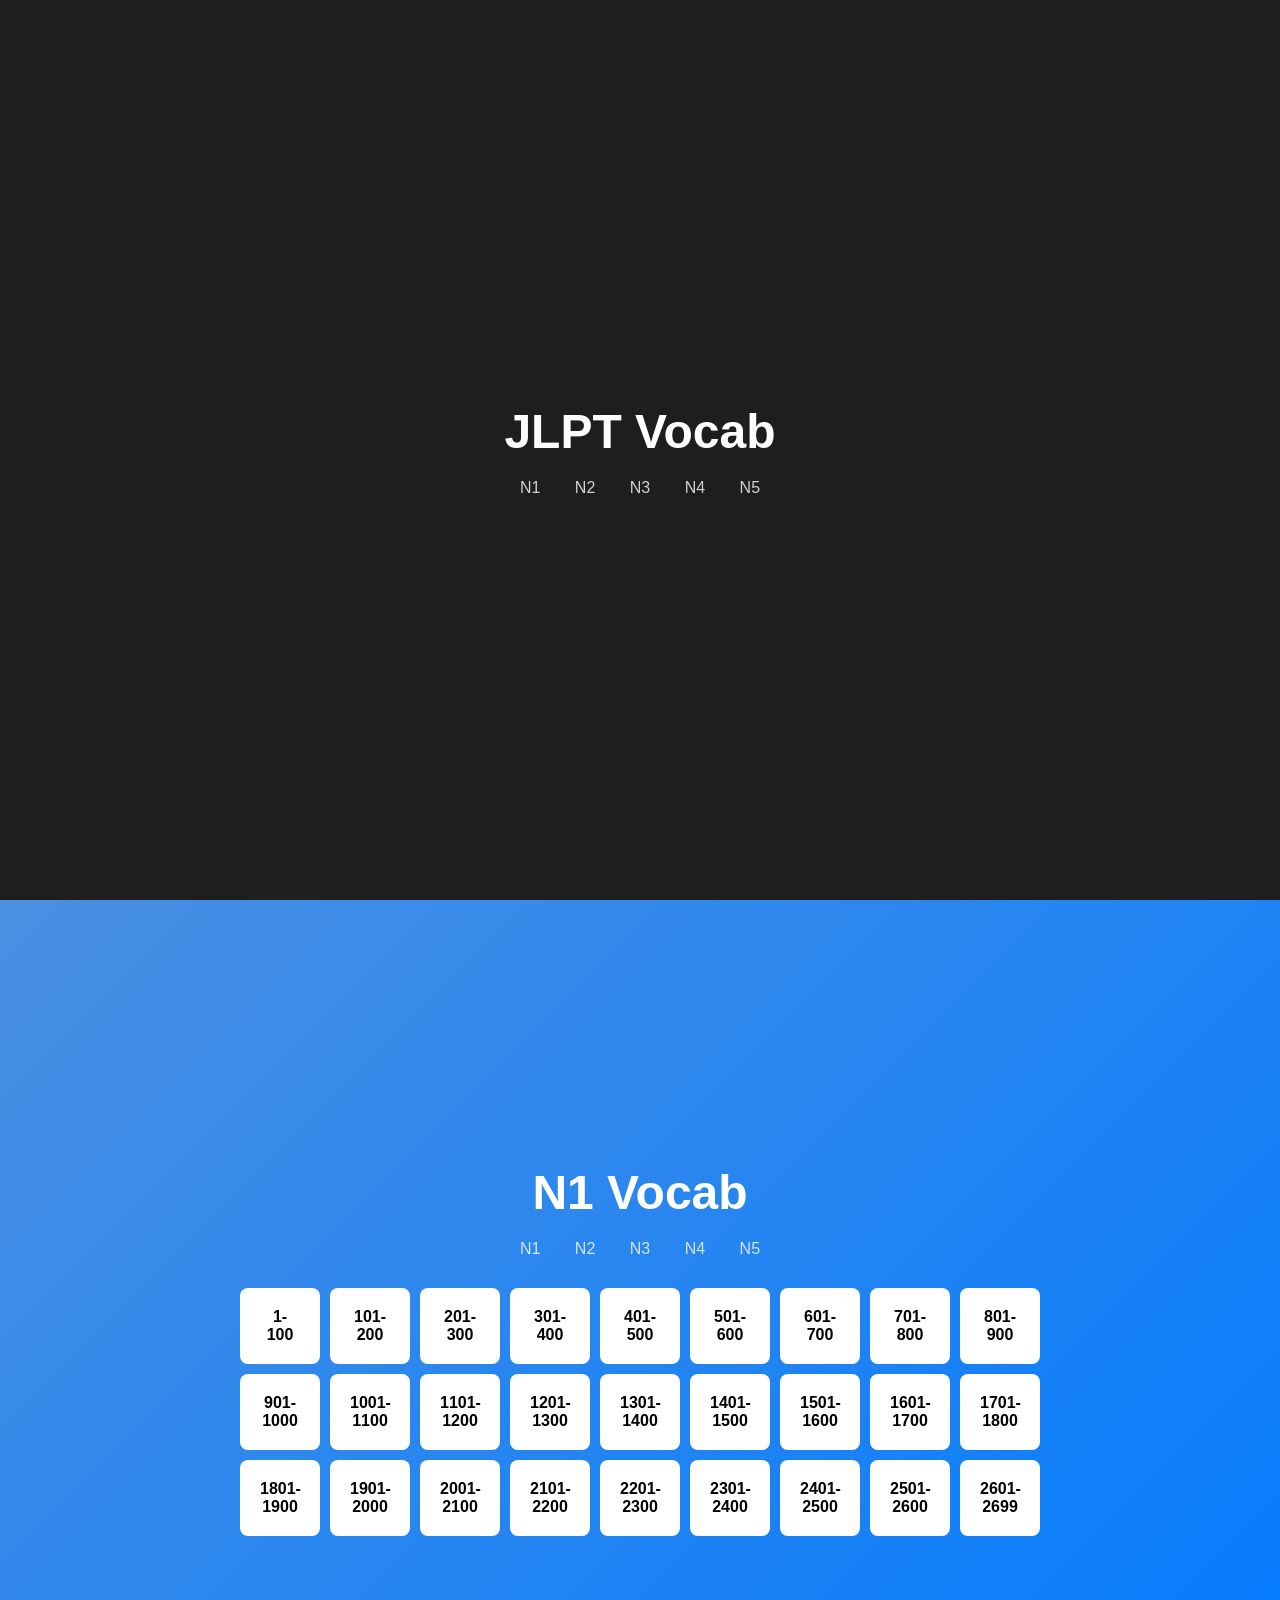
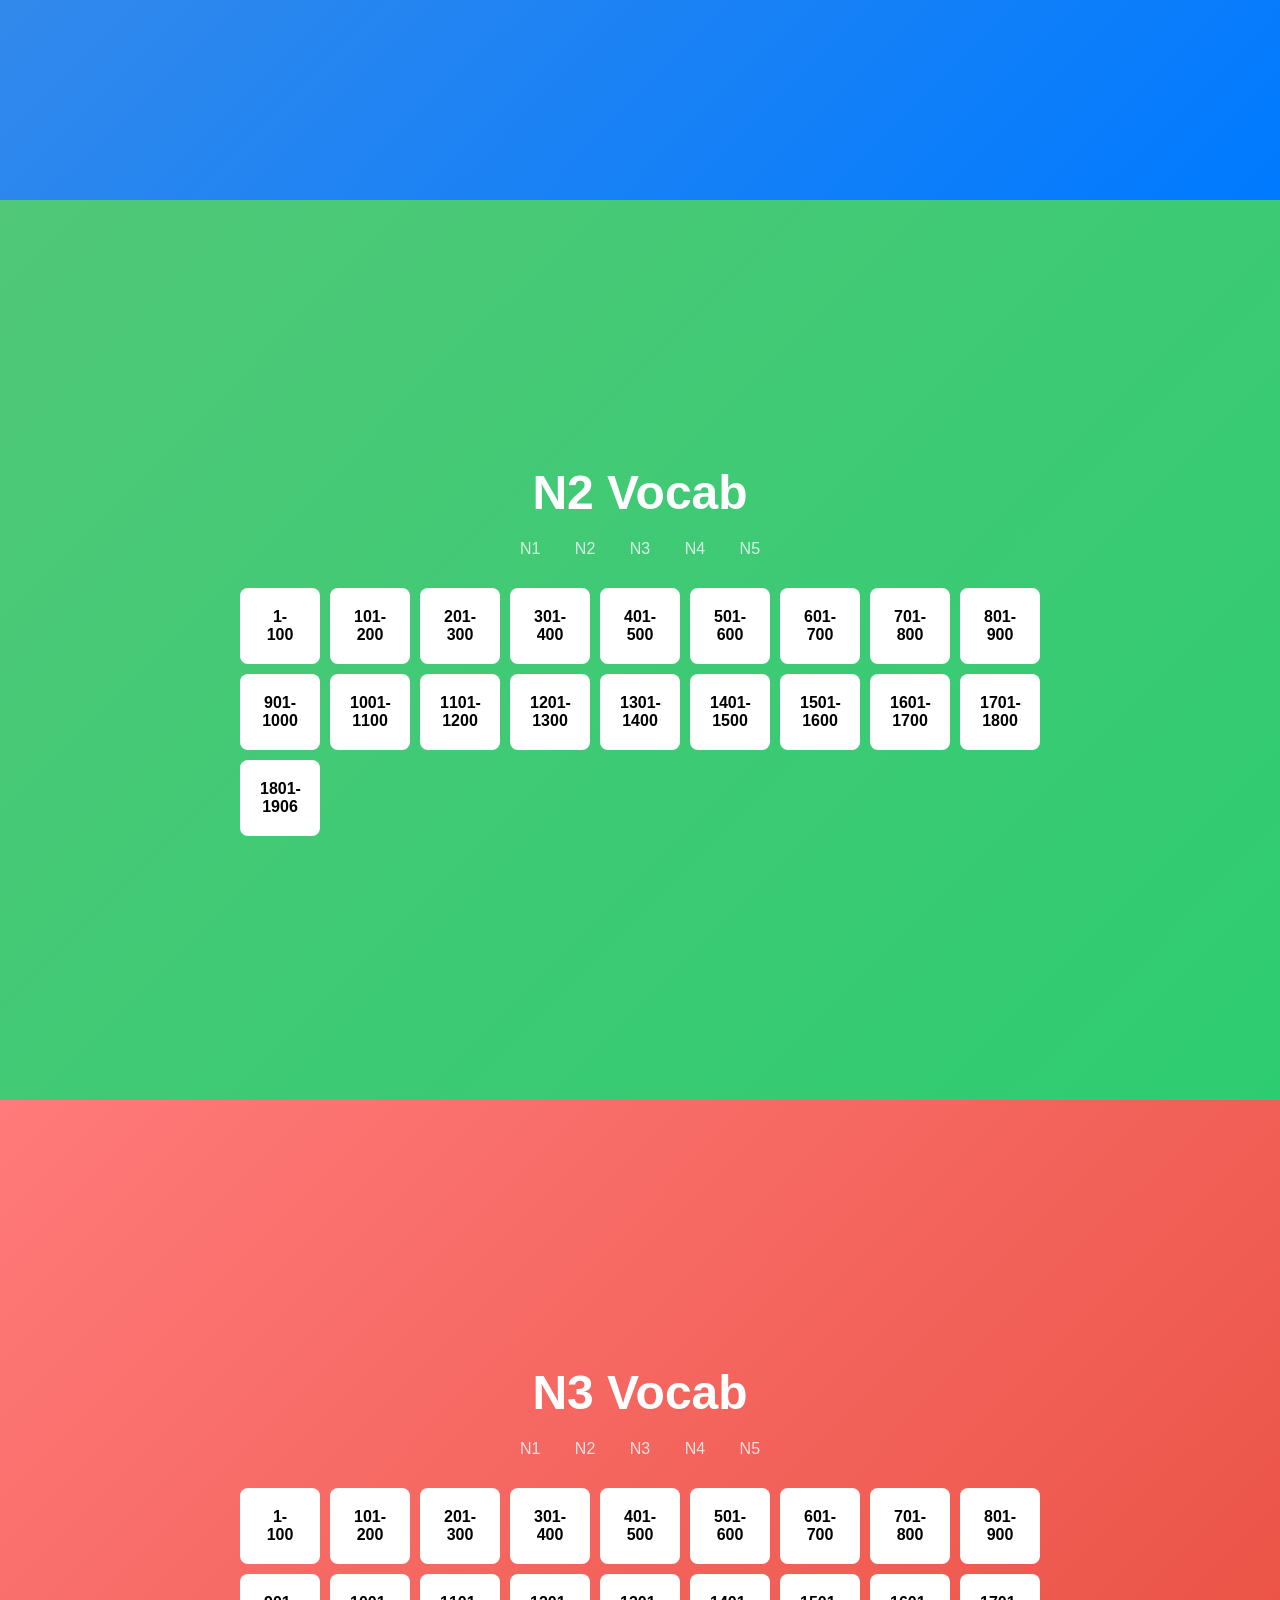
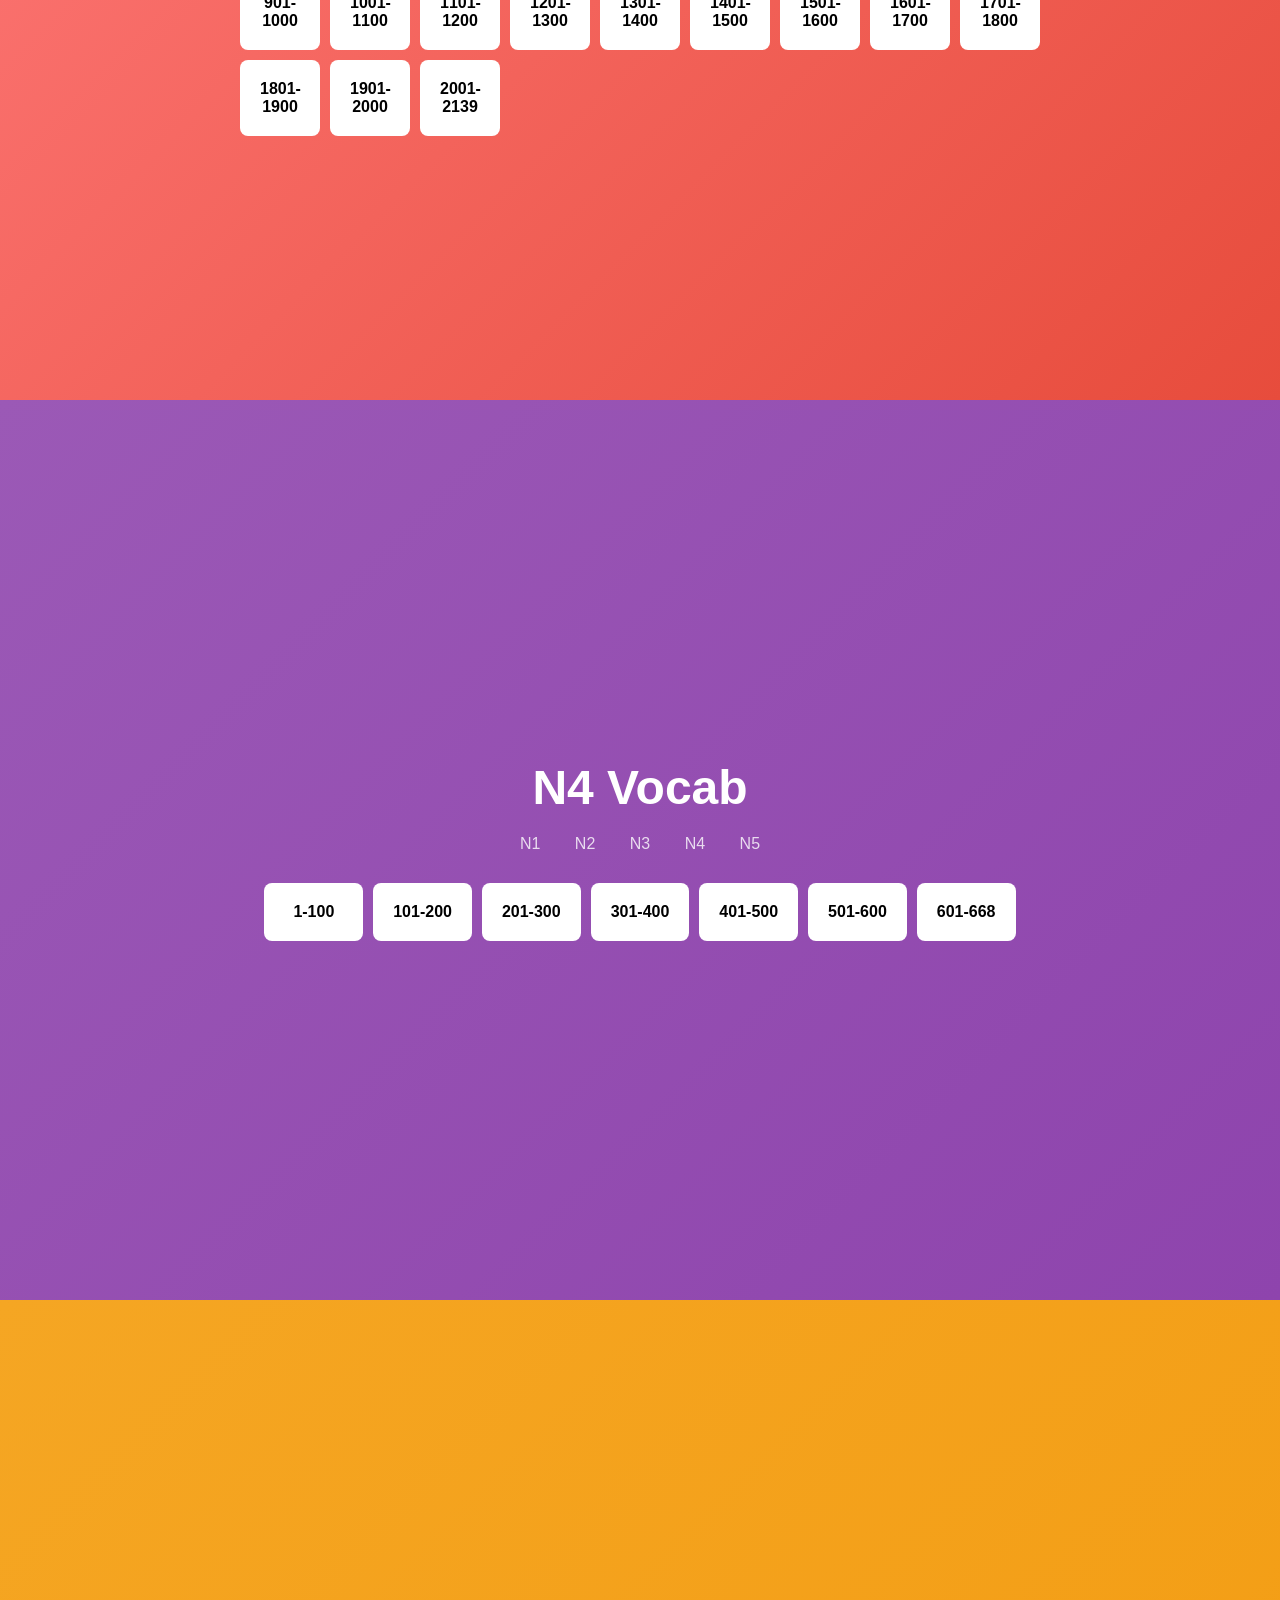
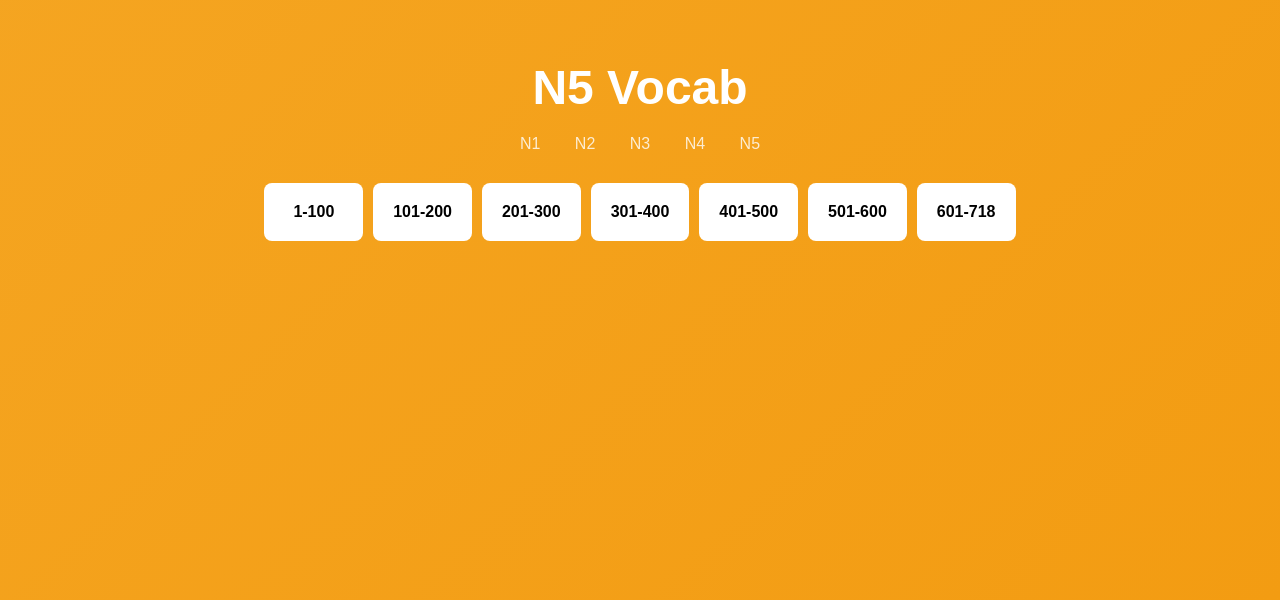
==== index.html @ 0462d338 "Rename main.html to index.html" ====
<!DOCTYPE html>
<html lang="en">
<head>
  <meta charset="UTF-8">
  <title>JLPT Vocab</title>
  <link rel="stylesheet" href="styles.css">
</head>

<script>
  window.onload = () => {
    window.location.hash = "";
  };
</script>


<body>
  <section id="homepage" class="homepage">
    <div>
      <h1>JLPT Vocab</h1>
      <nav>
        <a href="#row1">N1</a>
        <a href="#row2">N2</a>
        <a href="#row3">N3</a>
        <a href="#row4">N4</a>
        <a href="#row5">N5</a>
      </nav>
    </div>
  </section>

  <!-- ROW 1 -->
  <section id="row1" class="row1">
    <div>
      <h1>N1 Vocab</h1>
      <nav>
        <a href="#row1">N1</a>
        <a href="#row2">N2</a>
        <a href="#row3">N3</a>
        <a href="#row4">N4</a>
        <a href="#row5">N5</a>
      </nav>
      
        <!-- BOX CONTAINER -->
        <div class="box-container" id="boxes-N1"></div>

        </div>

    </div>
  </section>

  <!-- ROW 2 -->
  <section id="row2" class="row2">
    <div>
      <h1>N2 Vocab</h1>
      <nav>
        <a href="#row1">N1</a>
        <a href="#row2">N2</a>
        <a href="#row3">N3</a>
        <a href="#row4">N4</a>
        <a href="#row5">N5</a>
      </nav>

        <!-- BOX CONTAINER -->
        <div class="box-container" id="boxes-N2"></div>

        </div>
    </div>
  </section>

  <!-- ROW 3 -->
  <section id="row3" class="row3">
    <div>
      <h1>N3 Vocab</h1>
      <nav>
        <a href="#row1">N1</a>
        <a href="#row2">N2</a>
        <a href="#row3">N3</a>
        <a href="#row4">N4</a>
        <a href="#row5">N5</a>
      </nav>

      <!-- BOX CONTAINER -->
        <div class="box-container" id="boxes-N3"></div>

        </div>
    </div>
  </section>

  <!-- ROW 4 -->
  <section id="row4" class="row4">
    <div>
      <h1>N4 Vocab</h1>
      <nav>
        <a href="#row1">N1</a>
        <a href="#row2">N2</a>
        <a href="#row3">N3</a>
        <a href="#row4">N4</a>
        <a href="#row5">N5</a>
      </nav>

      <!-- BOX CONTAINER -->
        <div class="box-container" id="boxes-N4"></div>

        </div>
        
    </div>
  </section>

  <!-- ROW 5 -->
  <section id="row5" class="row5">
    <div>
      <h1>N5 Vocab</h1>
      <nav>
        <a href="#row1">N1</a>
        <a href="#row2">N2</a>
        <a href="#row3">N3</a>
        <a href="#row4">N4</a>
        <a href="#row5">N5</a>
      </nav>

      <!-- BOX CONTAINER -->
        <div class="box-container" id="boxes-N5"></div>

        </div>

    </div>
  </section>
  <script src="vocab.js"></script>
</body>
</html>
---- styles.css ----
* {
  margin: 0;
  padding: 0;
  box-sizing: border-box;
  font-family: Arial, sans-serif;
  scroll-behavior: smooth;
}

section {
  height: 100vh;
  display: flex;
  justify-content: center;
  align-items: center;
  text-align: center;
  color: white;
}

h1 {
  font-size: 3rem;
  margin-bottom: 20px;
}

/* Horizontal navigation */
nav {
  margin-top: 10px;
}

nav a {
  margin: 0 15px;
  color: white;
  text-decoration: none;
  font-size: 1rem;
  opacity: 0.8;
  transition: 0.3s;
}

nav a:hover {
  opacity: 1;
  text-decoration: underline;
}

/* Background colours */
.homepage { background: #1e1e1e;} 
.row1 { background: linear-gradient(135deg, #4A90E2, #007AFF); }
.row2 { background: linear-gradient(135deg, #50C878, #2ecc71); }
.row3 { background: linear-gradient(135deg, #FF7A7A, #e74c3c); }
.row4 { background: linear-gradient(135deg, #9B59B6, #8e44ad); }
.row5 { background: linear-gradient(135deg, #F5A623, #f39c12); }

/* Box styling */
.box-container {
  display: grid;
  grid-template-columns: repeat(auto-fit, minmax(80px, 1fr));
  gap: 10px;
  margin-top: 30px;
  max-width: 800px;
}

.box {
  background: white;
  color: black;
  padding: 20px;
  border-radius: 8px;
  text-align: center;
  font-weight: bold;
  transition: 0.2s;
}

.box:hover {
  transform: scale(1.05);
  background: #f0f0f0;
}
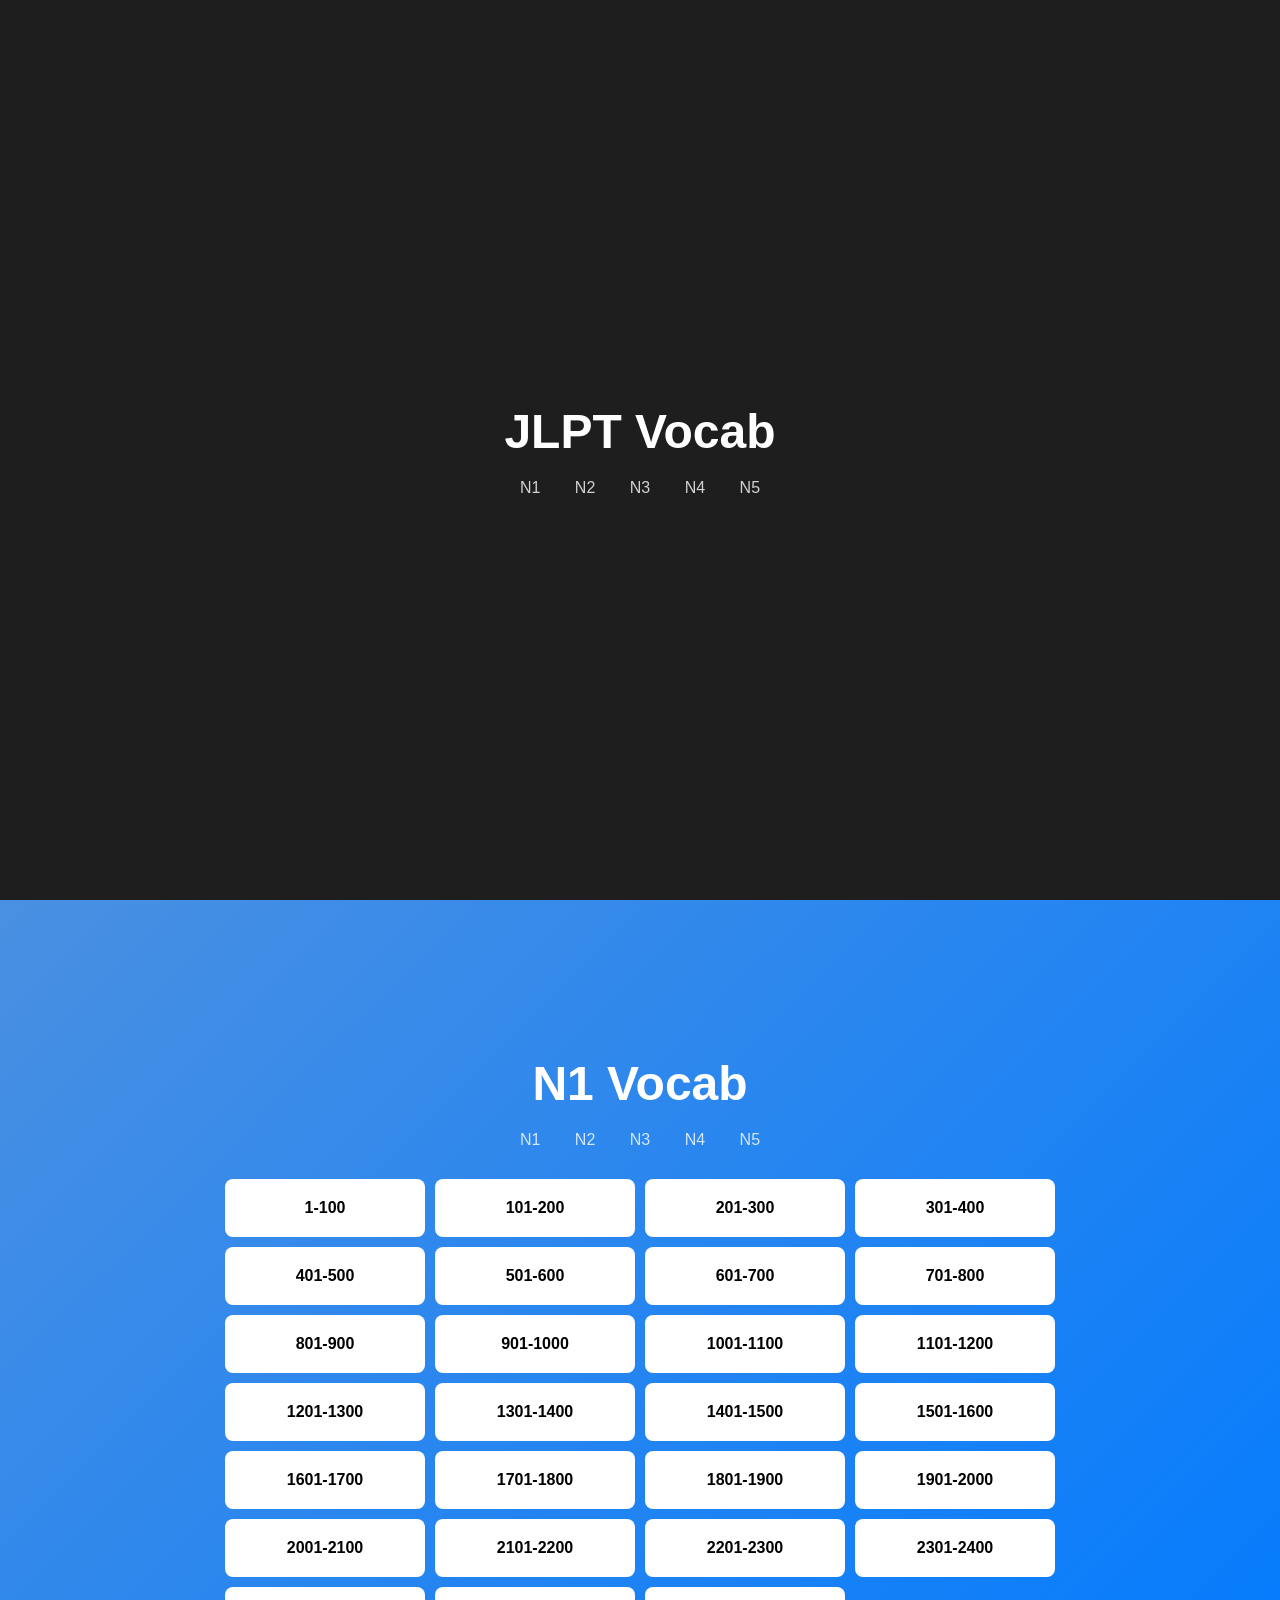
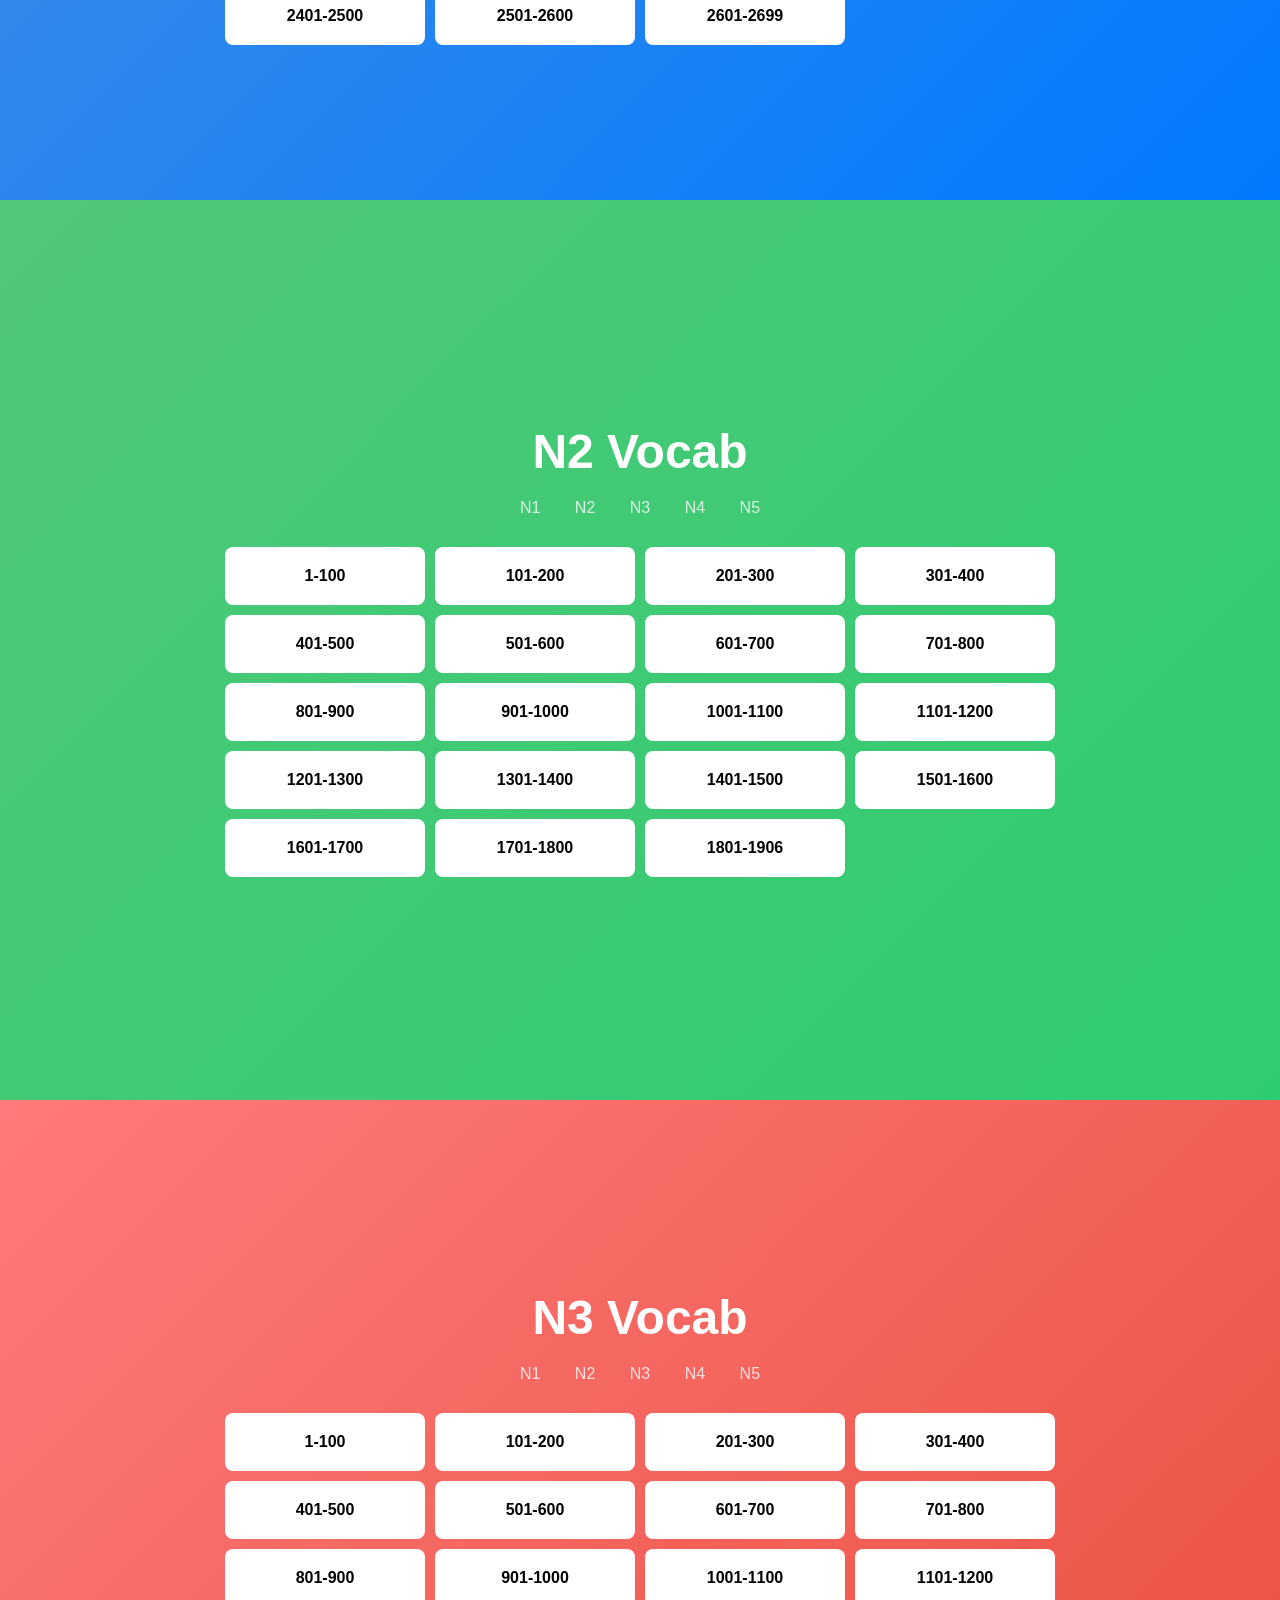
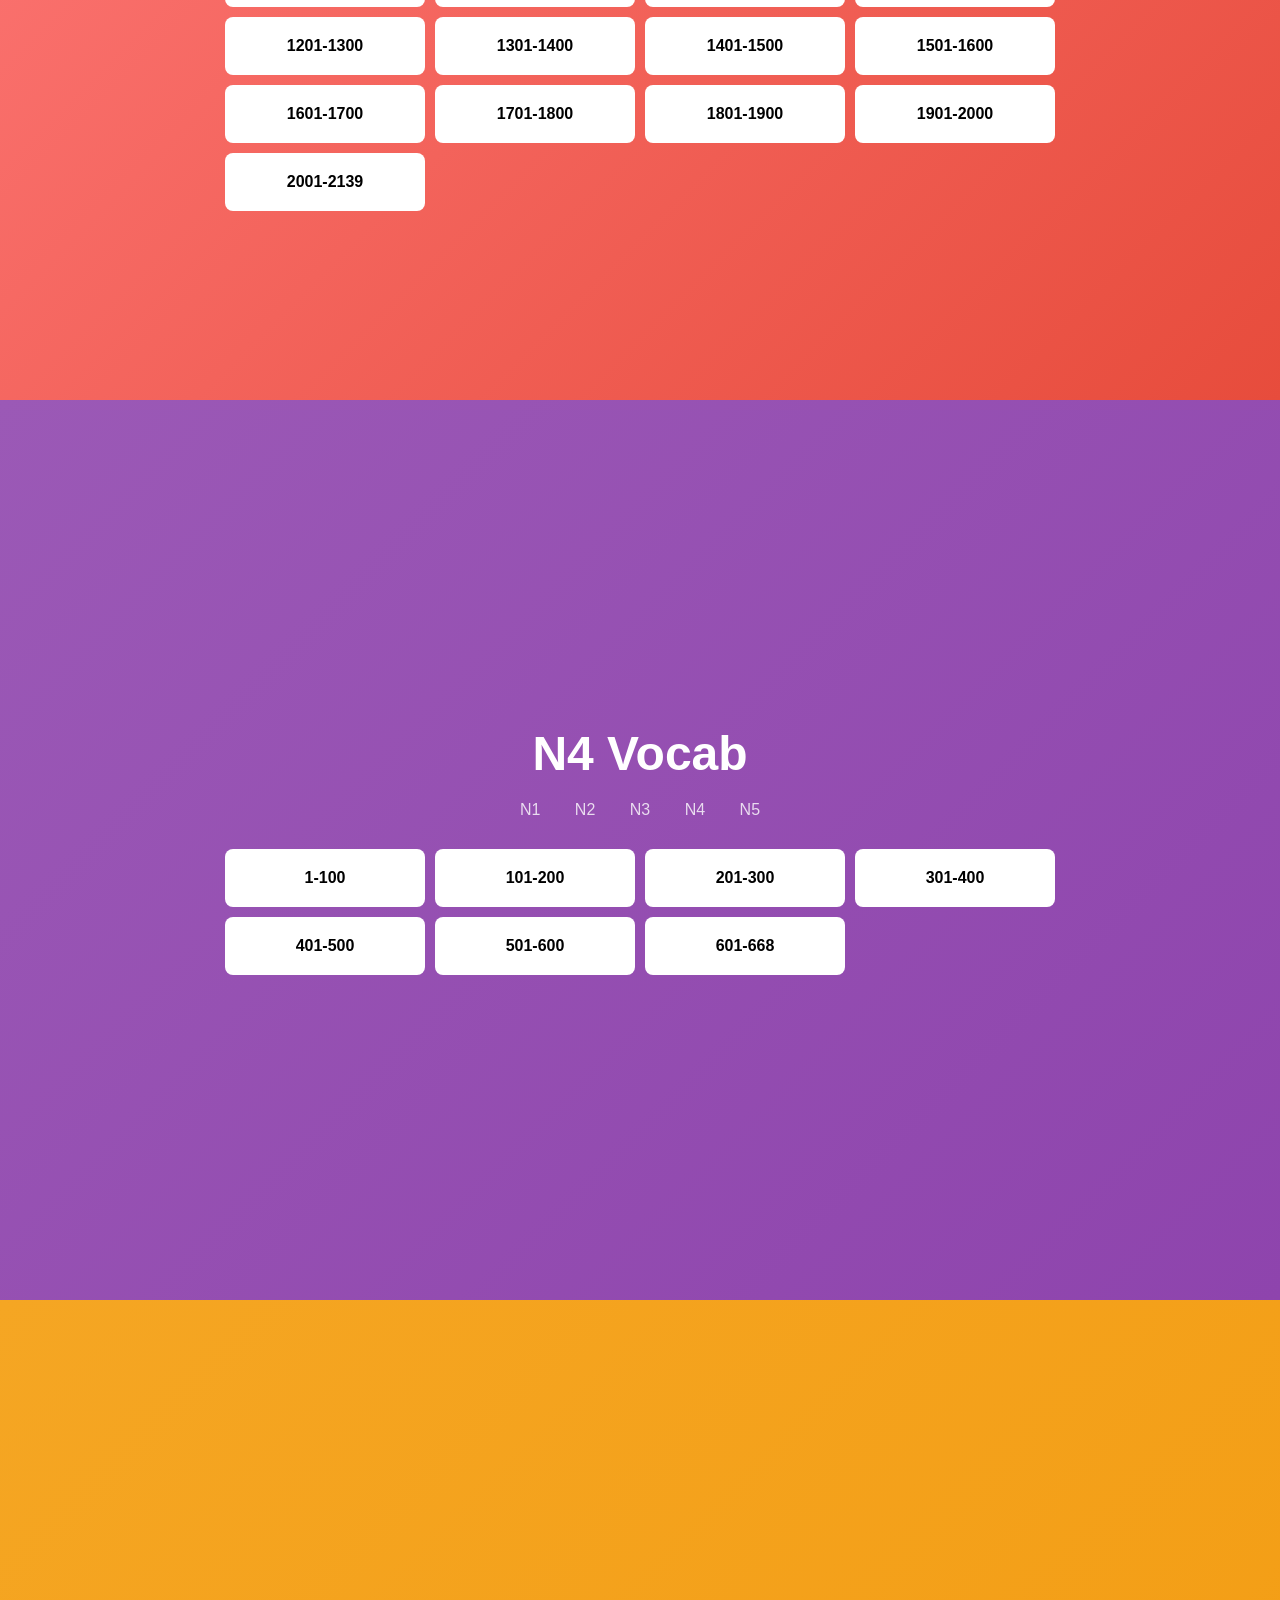
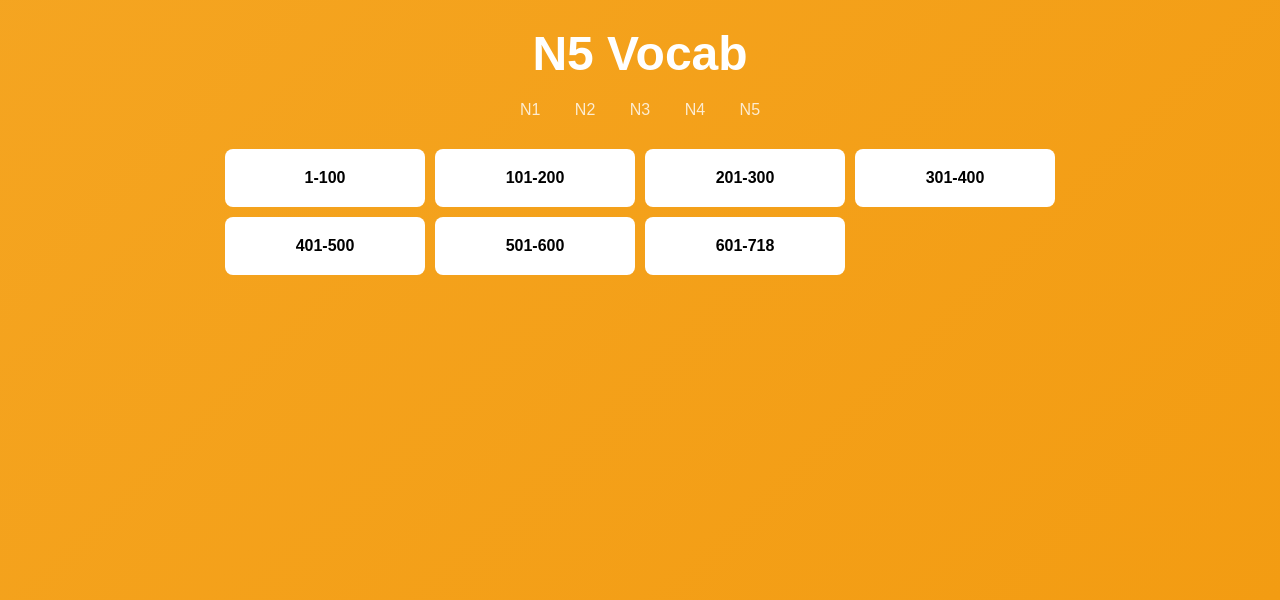
==== commit 74c0a15f: "Merge branch 'main' of https://github.com/MTAN2802/JLPT-vocab" ====
--- a/index.html
+++ b/index.html
@@ -124,6 +124,39 @@
 
     </div>
   </section>
+  
+  <!-- Popup Modal -->
+  <div id="popup" class="popup-overlay">
+    <div class="popup-box">
+      <button id="closePopup" class="close-btn">&times;</button>
+
+      <!-- Start screen -->
+      <div id="popupStart">
+        <h2 id="popupTitle"></h2>
+        <button id="beginBtn" class="begin-btn">Begin</button>
+      </div>
+
+      <!-- Flashcard screen -->
+      <div id="flashcardArea" class="flashcard-area">
+        <div id="flashcard" class="flashcard">
+          <div class="flashcard-inner">
+            <div class="flashcard-front">
+              <h2 id="cardOriginal"></h2>
+            </div>
+
+            <div class="flashcard-back">
+              <h2 id="cardFurigana"></h2>
+              <p id="cardEnglish"></p>
+            </div>
+          </div>
+        </div>
+
+        <button id="revealBtn" class="reveal-btn">Reveal</button>
+        <button id="nextCardBtn" class="next-btn">Next Card</button>
+      </div>
+    </div>
+  </div>
+
   <script src="vocab.js"></script>
 </body>
 </html>
--- a/styles.css
+++ b/styles.css
@@ -50,10 +50,10 @@
 /* Box styling */
 .box-container {
   display: grid;
-  grid-template-columns: repeat(auto-fit, minmax(80px, 1fr));
+  grid-template-columns: repeat(auto-fit, minmax(200px, 1fr));
   gap: 10px;
   margin-top: 30px;
-  max-width: 800px;
+  max-width: 1000px;
 }
 
 .box {
@@ -70,3 +70,209 @@
   transform: scale(1.05);
   background: #f0f0f0;
 }
+
+
+/* Popup background */
+.popup-overlay {
+  display: none;
+  position: fixed;
+  inset: 0;
+  background: rgba(0, 0, 0, 0.65);
+  justify-content: center;
+  align-items: center;
+  z-index: 999;
+}
+
+/* Popup window */
+.popup-box {
+  background: white;
+  color: #222;
+  width: 90%;
+  max-width: 420px;
+  padding: 40px 30px;
+  border-radius: 18px;
+  text-align: center;
+  position: relative;
+  box-shadow: 0 20px 50px rgba(0, 0, 0, 0.35);
+}
+
+/* Close button */
+.close-btn {
+  position: absolute;
+  top: 12px;
+  right: 16px;
+  background: none;
+  border: none;
+  font-size: 2rem;
+  cursor: pointer;
+  color: #555;
+}
+
+.close-btn:hover {
+  color: black;
+}
+
+/* Begin button */
+.begin-btn,
+.reveal-btn,
+.next-btn {
+  border: none;
+  padding: 14px 30px;
+  font-size: 1rem;
+  border-radius: 999px;
+  cursor: pointer;
+  margin: 10px;
+  transition: 0.25s;
+}
+
+.begin-btn {
+  background: #007aff;
+  color: white;
+}
+
+.begin-btn:hover {
+  background: #005ecb;
+  transform: scale(1.05);
+}
+
+/* Flashcard area starts hidden */
+.flashcard-area {
+  display: none;
+}
+
+/* Flashcard container */
+.flashcard {
+  width: 100%;
+  height: 260px;
+  perspective: 1000px;
+  margin-bottom: 20px;
+}
+
+/* Inner flipping part */
+.flashcard-inner {
+  position: relative;
+  width: 100%;
+  height: 100%;
+  transition: transform 0.6s;
+  transform-style: preserve-3d;
+}
+
+/* Flip effect */
+.flashcard.flipped .flashcard-inner {
+  transform: rotateY(180deg);
+}
+
+/* Front and back */
+.flashcard-front,
+.flashcard-back {
+  position: absolute;
+  width: 100%;
+  height: 100%;
+  border-radius: 16px;
+  backface-visibility: hidden;
+  display: flex;
+  flex-direction: column;
+  justify-content: center;
+  align-items: center;
+  background: #f4f4f4;
+  padding: 25px;
+}
+
+/* Front text */
+.flashcard-front h2 {
+  font-size: 3rem;
+}
+
+/* Back side */
+.flashcard-back {
+  transform: rotateY(180deg);
+  background: #222;
+  color: white;
+}
+
+.flashcard-back h2 {
+  font-size: 2rem;
+  margin-bottom: 15px;
+}
+
+.flashcard-back p {
+  font-size: 1.2rem;
+  max-width: 300px;
+}
+
+/* Reveal button */
+.reveal-btn {
+  background: #27ae60;
+  color: white;
+}
+
+.reveal-btn:hover {
+  background: #1f8f4f;
+  transform: scale(1.05);
+}
+
+/* Next button */
+.next-btn {
+  background: #333;
+  color: white;
+}
+
+.next-btn:hover {
+  background: #111;
+  transform: scale(1.05);
+}
+
+/* Mobile improvements */
+@media (max-width: 600px) {
+  .popup-box {
+    width: 92%;
+    padding: 35px 20px;
+  }
+
+  .flashcard {
+    width: 80vw;
+    height: 60vh;
+    margin: 20px auto;
+
+  }
+
+  .flashcard-front h2 {
+    font-size: 3rem;
+  }
+
+  .flashcard-back h2 {
+    font-size: 2.2rem;
+  }
+
+  .flashcard-back p {
+    font-size: 1.3rem;
+  }
+  .begin-btn,
+  .reveal-btn,
+  .next-btn {
+    font-size: 1.2rem;
+    padding: 16px 28px;
+  }
+}
+
+
+
+
+@media (max-width: 980px) {
+  .box-container {
+    grid-template-columns: repeat(auto-fill, minmax(240px, 1fr));
+    gap: 15px;
+    margin: 20px;
+  }
+  .box{
+    font-size: 40px;
+  }
+  nav a{
+    font-size: 4rem;
+  }
+  nav{
+    margin-bottom: 150px;
+    margin-top: 30px;
+  }
+}
+
